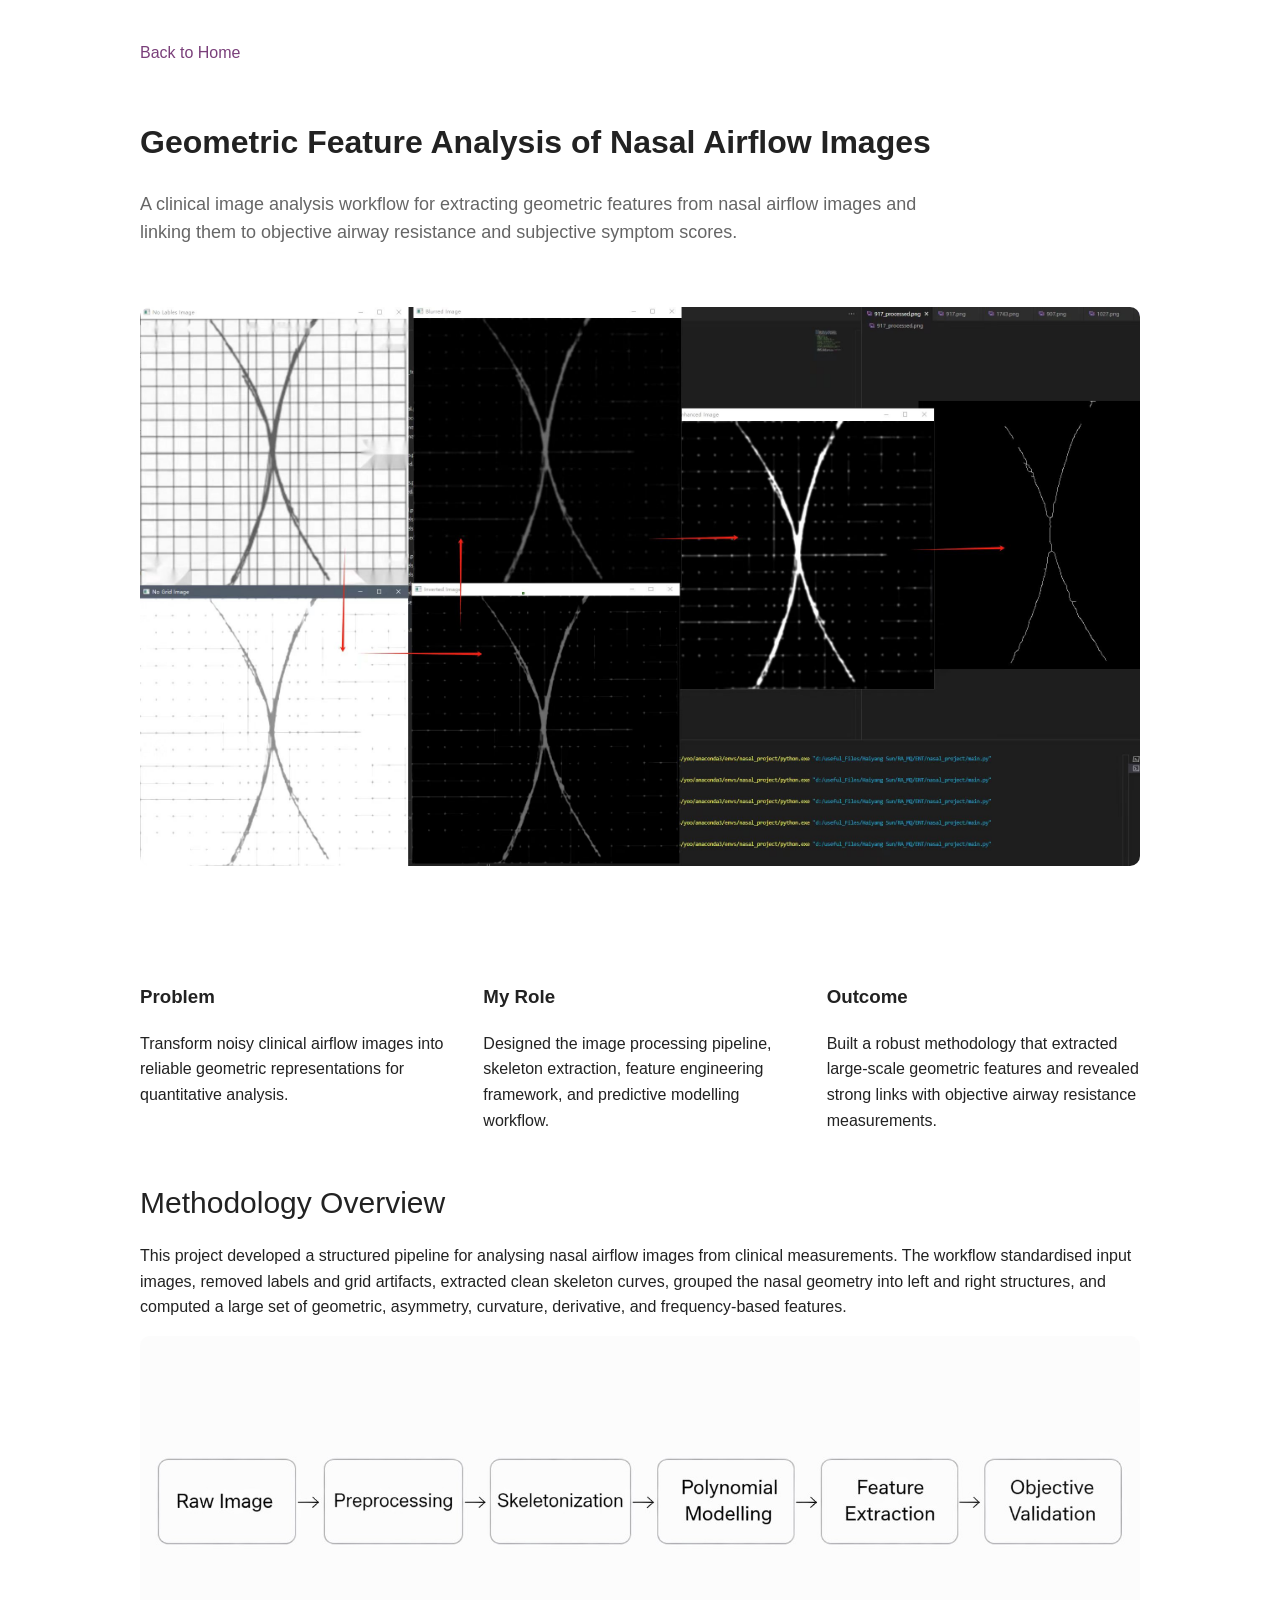
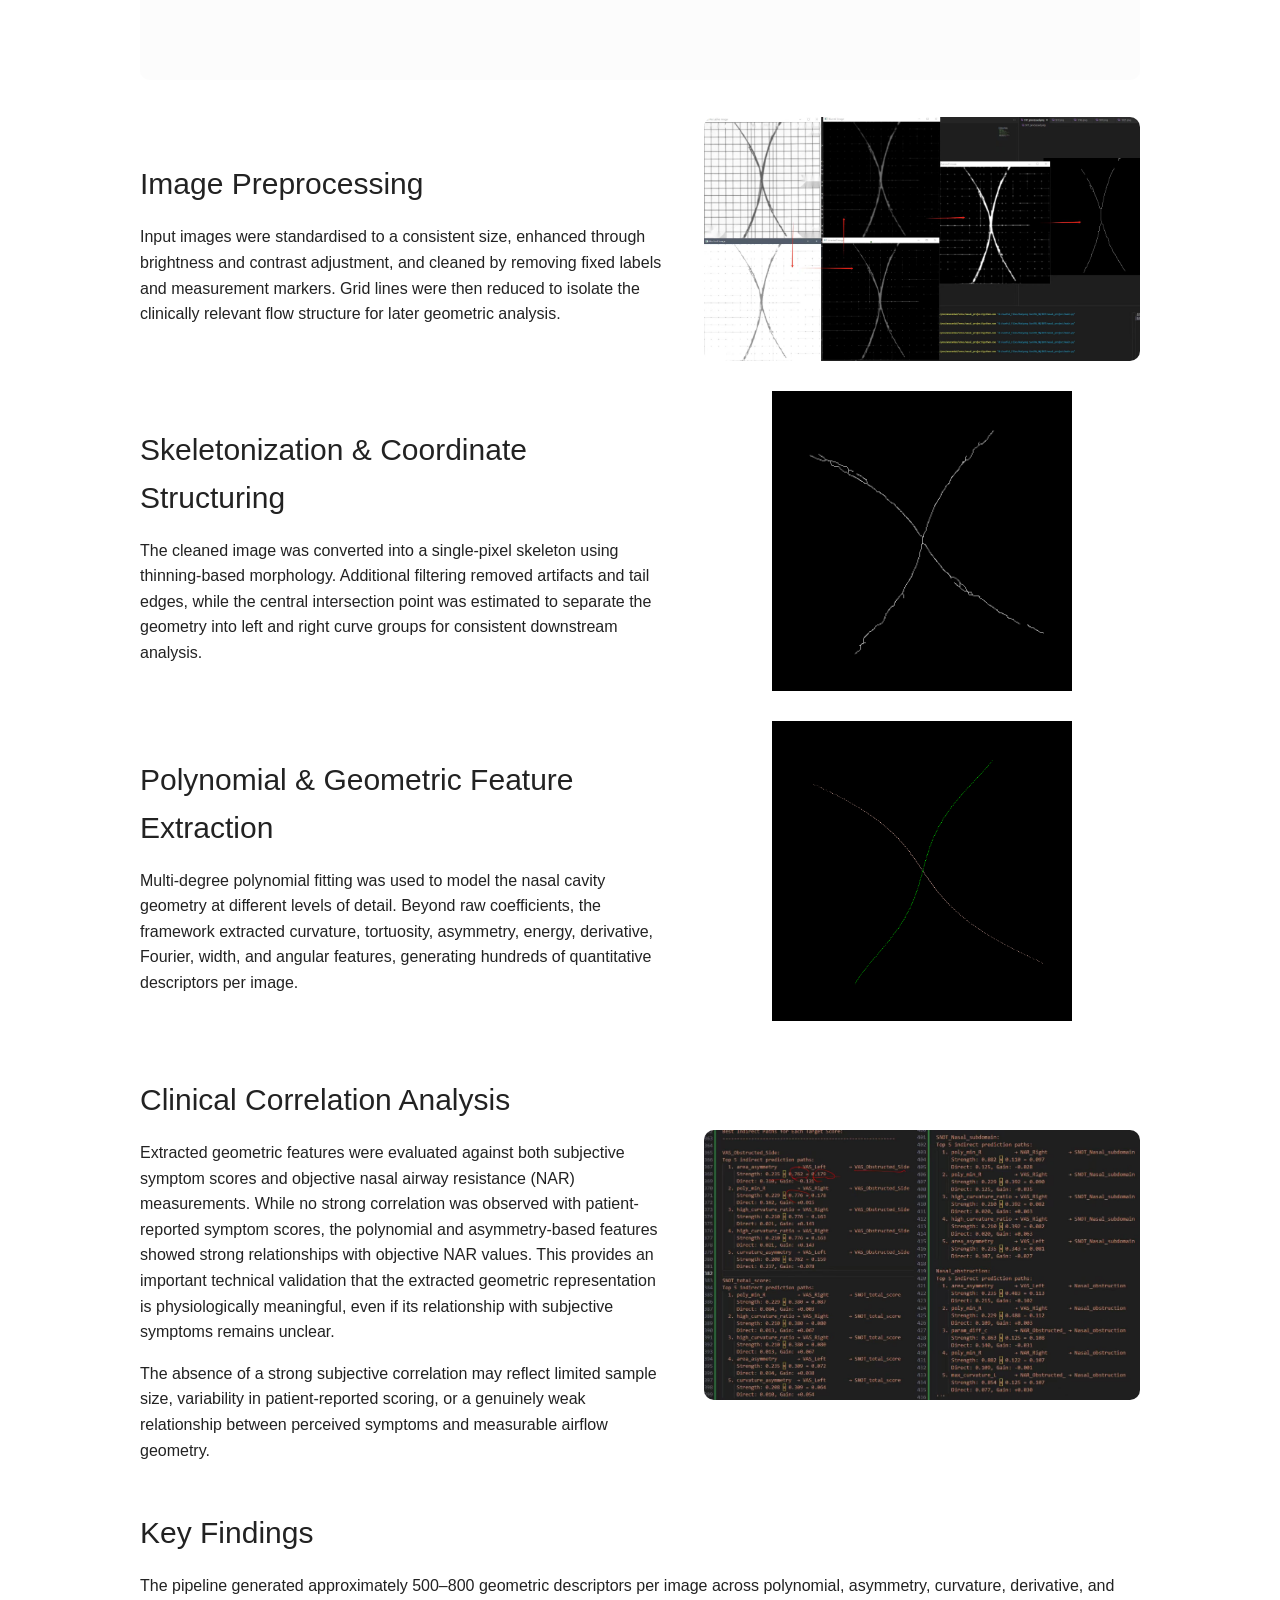
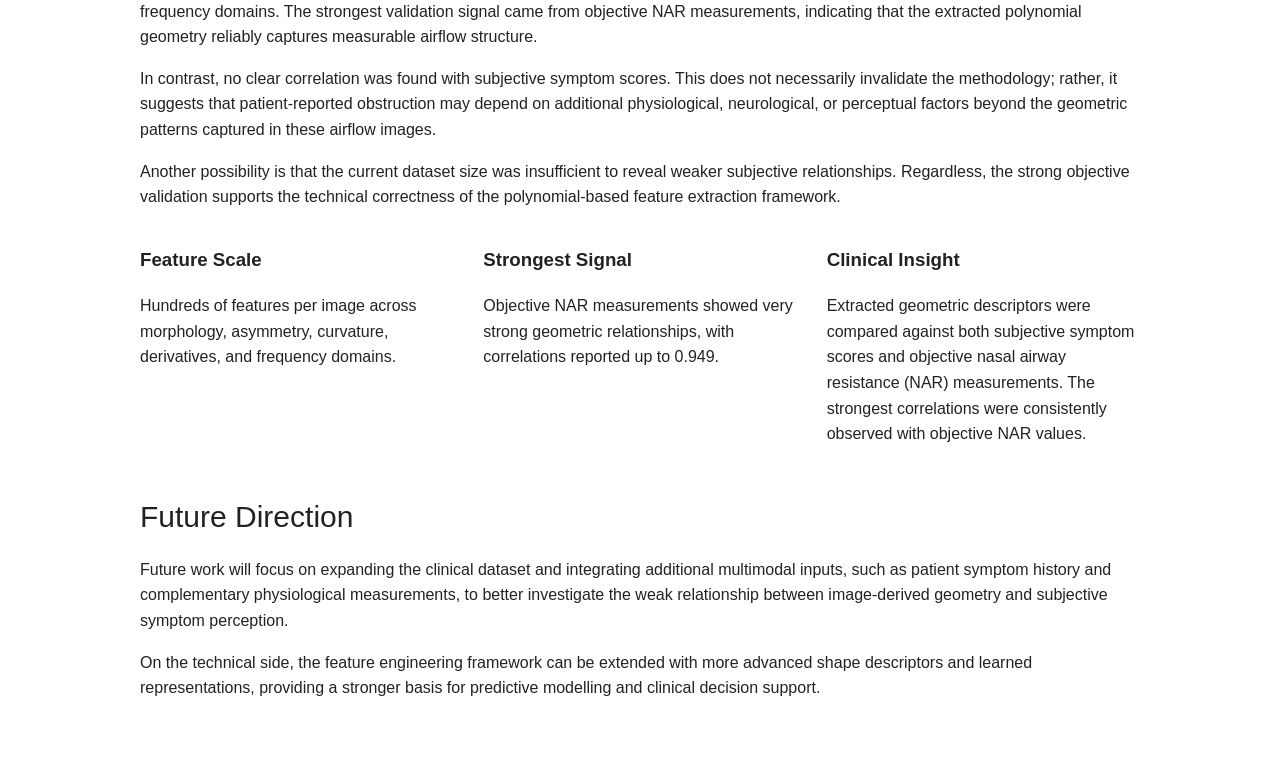
==== projects/airflow.html @ cb41667a "Add files via upload" ====
<!DOCTYPE html>
<html lang="en">
<head>
  <meta charset="UTF-8" />
  <meta name="viewport" content="width=device-width, initial-scale=1.0" />
  <title>Geometric Feature Analysis of Nasal Airflow Images</title>
  <link rel="stylesheet" href="../style.css" />
</head>
<body>
  <main class="container project-page">
    <a href="../index.html" class="back-link">Back to Home</a>

    <h1>Geometric Feature Analysis of Nasal Airflow Images</h1>
    <p class="project-subtitle">
      A clinical image analysis workflow for extracting geometric features from nasal airflow images
      and linking them to objective airway resistance and subjective symptom scores.
    </p>

    <!-- Hero Image -->
    <img src="../images/airflow/hero.jpg" alt="Nasal airflow image" class="hero-project-image" />

    <!-- Quick Overview -->
    <section class="project-section">
      <div class="overview-grid">
        <div>
          <h3>Problem</h3>
          <p>Transform noisy clinical airflow images into reliable geometric representations for quantitative analysis.</p>
        </div>
        <div>
          <h3>My Role</h3>
          <p>Designed the image processing pipeline, skeleton extraction, feature engineering framework, and predictive modelling workflow.</p>
        </div>
        <div>
          <h3>Outcome</h3>
          <p>Built a robust methodology that extracted large-scale geometric features and revealed strong links with objective airway resistance measurements.</p>
        </div>
      </div>
    </section>

    <!-- System Overview -->
    <section class="project-section">
      <h2>Methodology Overview</h2>
      <p>
        This project developed a structured pipeline for analysing nasal airflow images from clinical
        measurements. The workflow standardised input images, removed labels and grid artifacts,
        extracted clean skeleton curves, grouped the nasal geometry into left and right structures,
        and computed a large set of geometric, asymmetry, curvature, derivative, and frequency-based features.
      </p>
      <img src="../images/airflow/workflow.jpg" alt="Methodology overview" class="section-image" />
    </section>

    <!-- Preprocessing -->
    <section class="project-section two-column">
      <div>
        <h2>Image Preprocessing</h2>
        <p>
          Input images were standardised to a consistent size, enhanced through brightness and contrast
          adjustment, and cleaned by removing fixed labels and measurement markers. Grid lines were then
          reduced to isolate the clinically relevant flow structure for later geometric analysis.
        </p>
      </div>
      <img src="../images/airflow/hero.jpg" alt="Preprocessing results" class="side-image" />
    </section>

    <!-- Skeletonization -->
    <section class="project-section two-column">
      <div>
        <h2>Skeletonization & Coordinate Structuring</h2>
        <p>
          The cleaned image was converted into a single-pixel skeleton using thinning-based morphology.
          Additional filtering removed artifacts and tail edges, while the central intersection point was
          estimated to separate the geometry into left and right curve groups for consistent downstream analysis.
        </p>
      </div>
      <img src="../images/airflow/skeleton.jpg" alt="Skeletonized nasal cavity structure" class="side-image airflow-square" />
    </section>

    <!-- Polynomial Features -->
    <section class="project-section two-column">
      <div>
        <h2>Polynomial & Geometric Feature Extraction</h2>
        <p>
          Multi-degree polynomial fitting was used to model the nasal cavity geometry at different levels of detail.
          Beyond raw coefficients, the framework extracted curvature, tortuosity, asymmetry, energy, derivative,
          Fourier, width, and angular features, generating hundreds of quantitative descriptors per image.
        </p>
      </div>
      <img src="../images/airflow/polynomial.jpg" alt="Polynomial fitting examples" class="side-image airflow-square" />
    </section>

    <!-- Correlation Analysis -->
    <section class="project-section two-column">
        <div>
            <h2>Clinical Correlation Analysis</h2>
            <p>
            Extracted geometric features were evaluated against both subjective symptom scores and
            objective nasal airway resistance (NAR) measurements. While no strong correlation was
            observed with patient-reported symptom scores, the polynomial and asymmetry-based features
            showed strong relationships with objective NAR values. This provides an important technical
            validation that the extracted geometric representation is physiologically meaningful, even
            if its relationship with subjective symptoms remains unclear.
            </p>
            <p>
            The absence of a strong subjective correlation may reflect limited sample size,
            variability in patient-reported scoring, or a genuinely weak relationship between
            perceived symptoms and measurable airflow geometry.
            </p>
        </div>
        <img src="../images/airflow/correlation.jpg" alt="Correlation analysis or summary result" class="side-image" />
    </section>

    <!-- Key Findings -->
    <section class="project-section">
        <h2>Key Findings</h2>
            <p>
                The pipeline generated approximately 500–800 geometric descriptors per image across
                polynomial, asymmetry, curvature, derivative, and frequency domains. The strongest
                validation signal came from objective NAR measurements, indicating that the extracted
                polynomial geometry reliably captures measurable airflow structure.
            </p>
            <p>
                In contrast, no clear correlation was found with subjective symptom scores. This does
                not necessarily invalidate the methodology; rather, it suggests that patient-reported
                obstruction may depend on additional physiological, neurological, or perceptual factors
                beyond the geometric patterns captured in these airflow images.
            </p>
            <p>
                Another possibility is that the current dataset size was insufficient to reveal weaker
                subjective relationships. Regardless, the strong objective validation supports the
                technical correctness of the polynomial-based feature extraction framework.
            </p>
      <div class="overview-grid">
        <div>
          <h3>Feature Scale</h3>
          <p>Hundreds of features per image across morphology, asymmetry, curvature, derivatives, and frequency domains.</p>
        </div>
        <div>
          <h3>Strongest Signal</h3>
          <p>Objective NAR measurements showed very strong geometric relationships, with correlations reported up to 0.949.</p>
        </div>
        <div>
          <h3>Clinical Insight</h3>
          <p>Extracted geometric descriptors were compared against both subjective symptom scores
            and objective nasal airway resistance (NAR) measurements. The strongest correlations
            were consistently observed with objective NAR values.</p>
        </div>
      </div>
    </section>

    <!-- Future Direction -->
    <section class="project-section">
        <h2>Future Direction</h2>
        <p>
            Future work will focus on expanding the clinical dataset and integrating additional
            multimodal inputs, such as patient symptom history and complementary physiological
            measurements, to better investigate the weak relationship between image-derived
            geometry and subjective symptom perception.
        </p>
        <p>
            On the technical side, the feature engineering framework can be extended with more
            advanced shape descriptors and learned representations, providing a stronger basis
            for predictive modelling and clinical decision support.
        </p>
    </section>
  </main>
</body>
</html>
---- style.css ----
body {
  margin: 0;
  font-family: Arial, Helvetica, sans-serif;
  color: #222;
  background: #fff;
  line-height: 1.6;
}

.navbar {
  border-bottom: 1px solid #e5e5e5;
  background: #fff;
}

.nav-container {
  max-width: 1000px;
  margin: 0 auto;
  padding: 14px 20px;
  display: flex;
  justify-content: space-between;
  align-items: center;
}

.nav-logo {
  font-weight: 600;
  text-decoration: none;
  color: #222;
  font-size: 18px;
}

.nav-links a {
  margin-left: 18px;
  text-decoration: none;
  color: #666;
  font-size: 15px;
}

.nav-links a:hover {
  color: #000;
}

.container {
  max-width: 1200px;
  margin: 0 auto;
  padding: 40px 32px;
}

.hero {
  display: flex;
  justify-content: space-between;
  align-items: flex-start;
  gap: 48px;
  margin-bottom: 60px;
}

.hero-text {
  flex: 1.5;
}

.hero-text h1 {
  font-size: 52px;
  margin: 0 0 10px;
}

.subtitle {
  color: #7a3f7a;
  font-size: 18px;
  margin-bottom: 20px;
}

.hero-image {
  flex: 1;
  max-width: 280px;
}

.hero-image img {
  width: 100%;
  border-radius: 6px;
  display: block;
  margin-bottom: 10px;
}


.contact-mini {
  font-size: 14px;
  color: #444;
}

.section {
  margin-top: 100px;
  margin-bottom: 50px;
}

.section h2 {
  font-size: 28px;
  font-weight: 500;
  margin-bottom: 24px;
}

.project-list {
  display: grid;
  gap: 18px;
}

.project-item h3 {
  margin: 0 0 6px;
  font-size: 20px;
}

.project-item p {
  margin: 0;
  color: #555;
}

.simple-list {
  padding-left: 18px;
  color: #444;
}

@media (max-width: 800px) {
  .hero {
    flex-direction: column;
  }

  .hero-image {
    max-width: 100%;
  }

  .hero-text h1 {
    font-size: 40px;
  }
}

.project-grid {
  display: grid;
  grid-template-columns: repeat(4, 1fr);
  gap: 24px;
}

@media (max-width: 1000px) {
  .project-grid {
    grid-template-columns: repeat(2, 1fr);
  }
}

.project-card {
  text-decoration: none;
  color: inherit;
  border: 1px solid #e5e5e5;
  border-radius: 10px;
  overflow: hidden;
  transition: transform 0.2s ease, box-shadow 0.2s ease;
  background: white;
}

.project-card:hover {
  transform: translateY(-4px);
  box-shadow: 0 6px 18px rgba(0, 0, 0, 0.08);
}

.project-card img {
  width: 100%;
  height: 220px;
  object-fit: cover;
  display: block;
}

.project-card h3 {
  margin: 0;
  padding: 16px;
  font-size: 18px;
  font-weight: 500;
  line-height: 1.5;
}

.back-link {
  display: inline-block;
  margin-bottom: 24px;
  text-decoration: none;
  color: #7a3f7a;
  font-size: 16px;
}

.back-link:hover {
  text-decoration: underline;
}

.footer-contact {
  margin-top: 170px;
  padding: 40px 0 20px;
  text-align: center;
  font-size: 14px;
  color: #666;
  border-top: 1px solid #e5e5e5;
}

.footer-contact p {
  margin: 6px 0;
}

.project-page {
  max-width: 1000px;
}

.project-subtitle {
  font-size: 18px;
  color: #666;
  margin-bottom: 30px;
  max-width: 800px;
}

.hero-project-image {
  width: 100%;
  border-radius: 10px;
  margin: 30px 0 60px;
}

.project-section {
  margin: 30px 0;
}

.project-section h2 {
  font-size: 30px;
  margin-bottom: 16px;
  font-weight: 400;
}

.overview-grid {
  display: grid;
  grid-template-columns: repeat(3, 1fr);
  gap: 30px;
}

.two-column {
  display: grid;
  grid-template-columns: 1.2fr 1fr;
  gap: 40px;
  align-items: center;
}

.side-image,
.section-image {
  width: 100%;
  border-radius: 10px;
}

.mapping-image {
  max-height: 360px;
  object-fit: contain;
}

.back-link {
  display: inline-block;
  margin-bottom: 30px;
  text-decoration: none;
  color: #7a3f7a;
  font-size: 16px;
}

.back-link:hover {
  text-decoration: underline;
}

.result-grid-3 {
  display: grid;
  grid-template-columns: repeat(3, 1fr);
  gap: 20px;
  margin-top: 30px;
  align-items: start;
}

.result-chart {
  width: 100%;
  max-height: 400px;
  object-fit: contain;
  border-radius: 18px;
}

.airflow-square {
  max-width: 420px;
  max-height: 300px;
  object-fit: contain;
  justify-self: center;
}

.warman-track {
  max-width: 60%;
  display: block;
  margin: 16px auto 0;
  border-radius: 10px;
}

.gif-compare-grid {
  display: grid;
  grid-template-columns: 1fr 1fr;
  gap: 24px;
  margin-top: 24px;
  align-items: start;
}

.gif-compare-grid img {
  width: 100%;
  border-radius: 10px;
}

.image-caption {
  margin-top: 10px;
  font-size: 13px;
  color: #666;
  text-align: center;
}
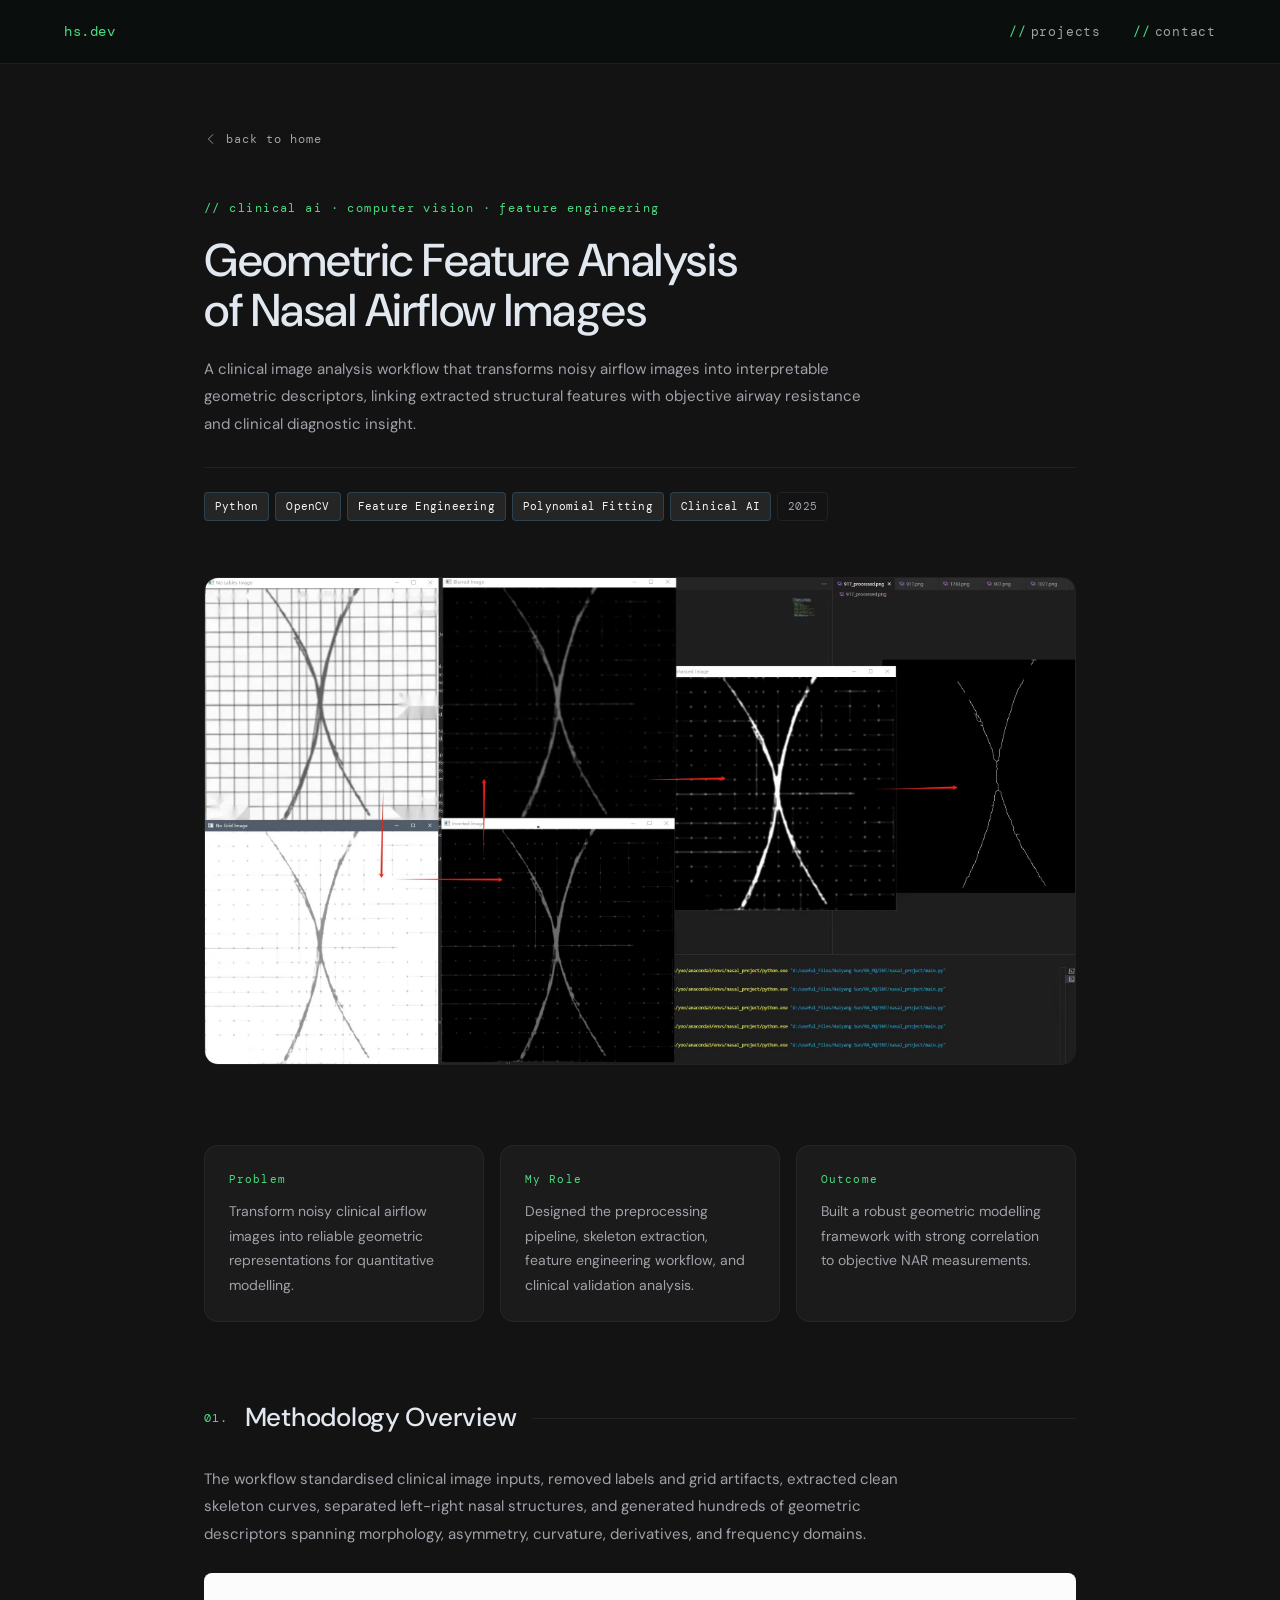
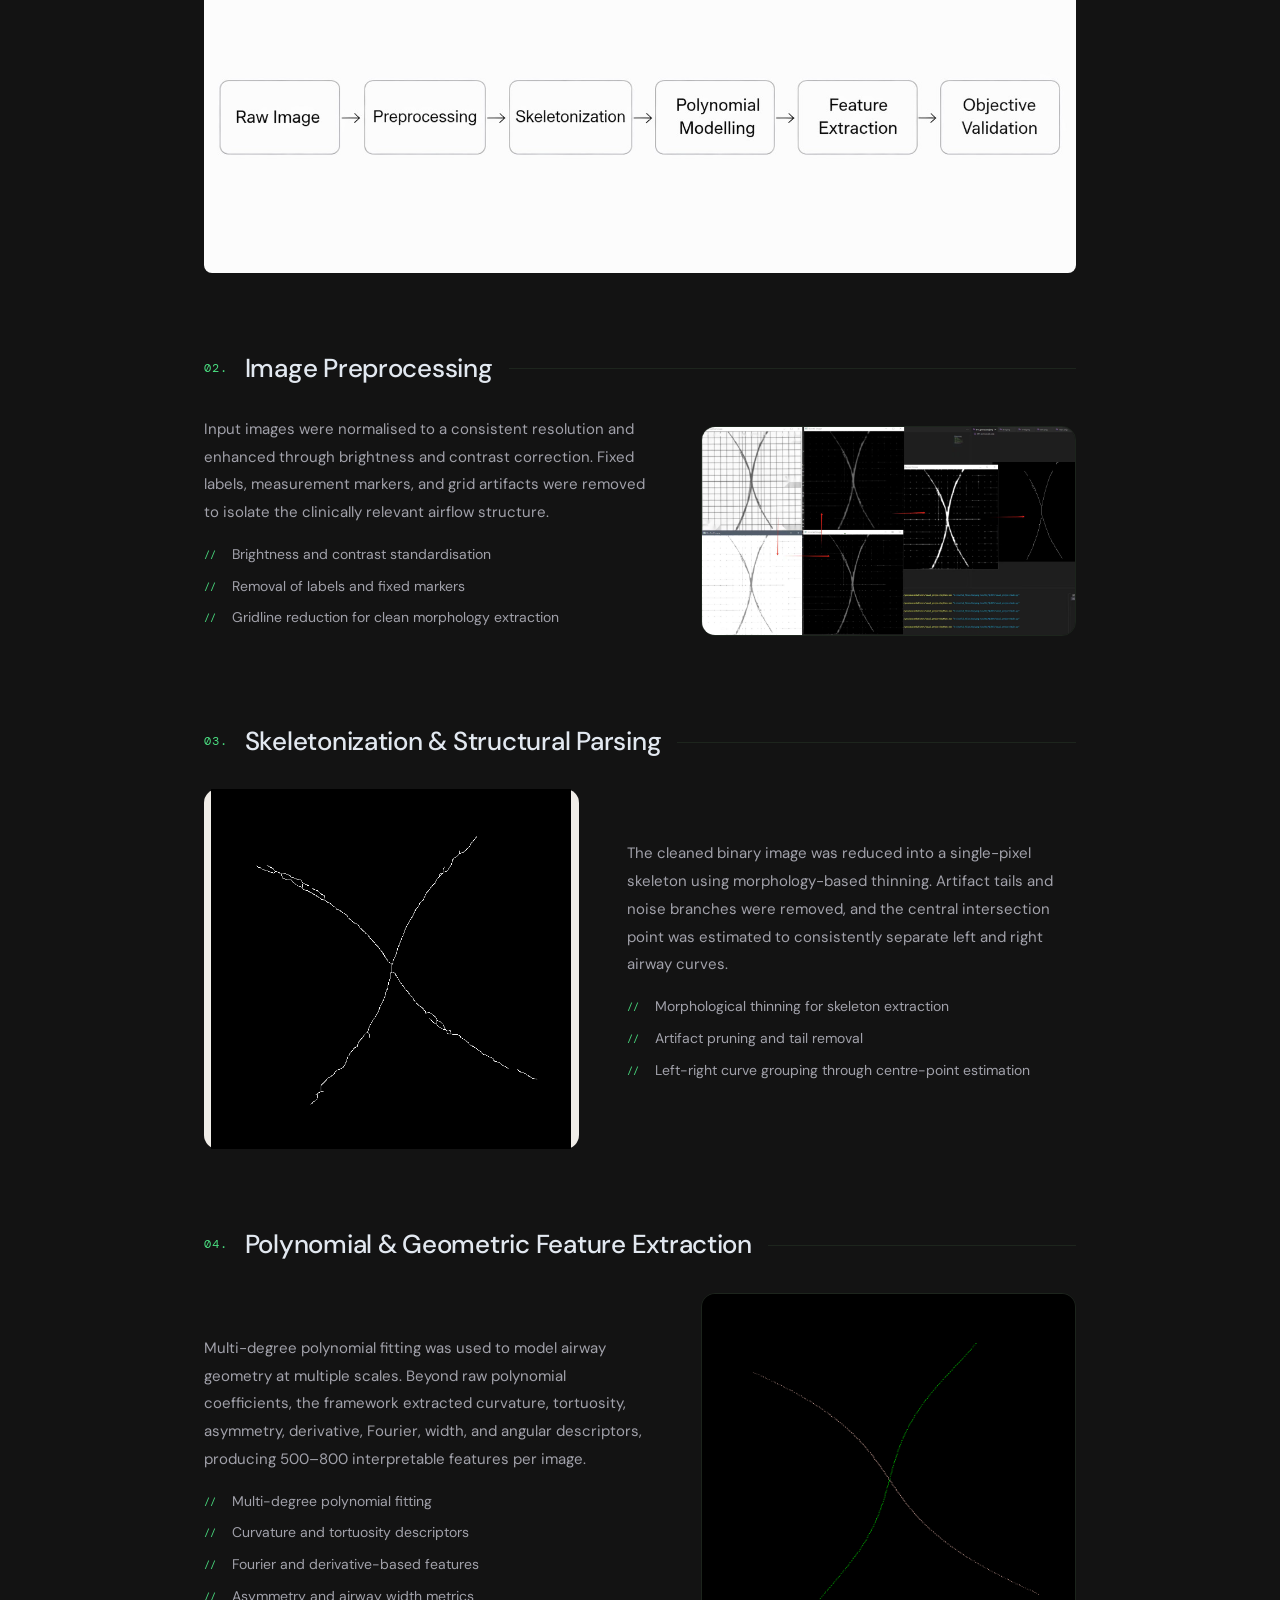
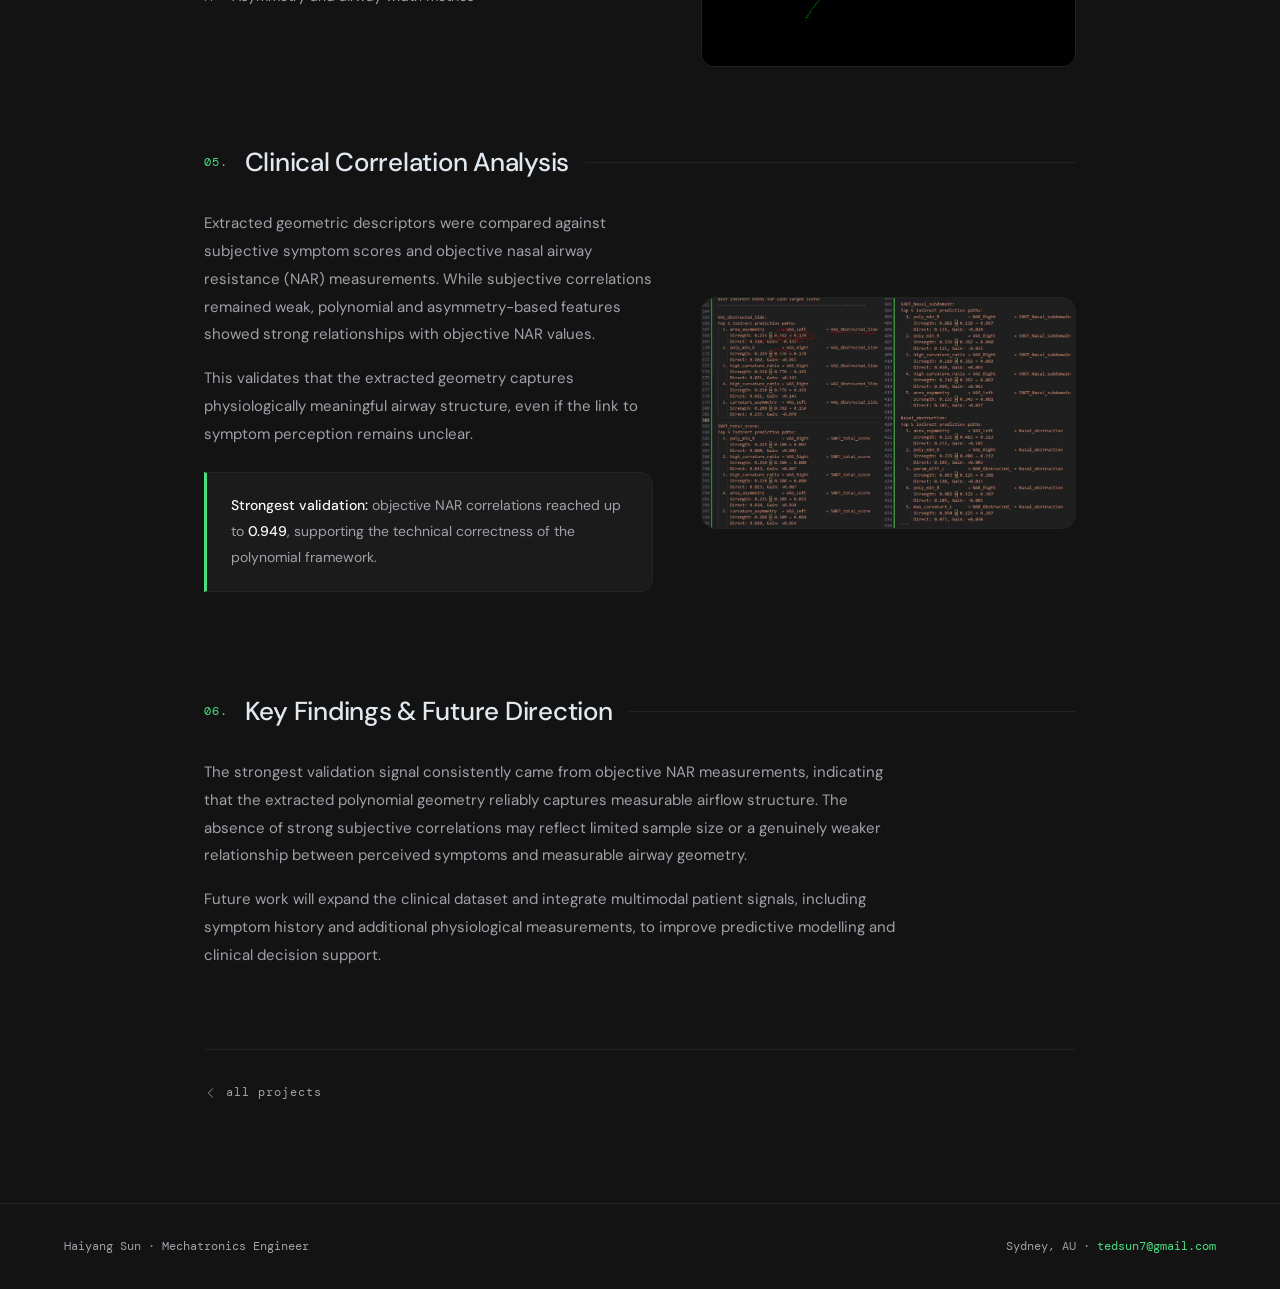
==== commit 5bc77b9d: "ver3" ====
--- a/projects/airflow.html
+++ b/projects/airflow.html
@@ -3,165 +3,239 @@
 <head>
   <meta charset="UTF-8" />
   <meta name="viewport" content="width=device-width, initial-scale=1.0" />
-  <title>Geometric Feature Analysis of Nasal Airflow Images</title>
-  <link rel="stylesheet" href="../style.css" />
+  <title>Geometric Feature Analysis of Nasal Airflow Images — Haiyang Sun</title>
+  <link rel="icon" href="data:image/svg+xml,<svg xmlns='http://www.w3.org/2000/svg' viewBox='0 0 100 100'><rect width='100' height='100' rx='16' fill='%230f2027'/><text y='.9em' font-size='62' x='12' font-family='Georgia,serif' fill='%234ade80'>H</text></svg>">
+  <link rel="stylesheet" href="project.css" />
 </head>
 <body>
-  <main class="container project-page">
-    <a href="../index.html" class="back-link">Back to Home</a>
-
-    <h1>Geometric Feature Analysis of Nasal Airflow Images</h1>
-    <p class="project-subtitle">
-      A clinical image analysis workflow for extracting geometric features from nasal airflow images
-      and linking them to objective airway resistance and subjective symptom scores.
+
+<!-- NAV -->
+<nav>
+  <a href="../index.html" class="nav-logo">hs.dev</a>
+  <ul class="nav-links">
+    <li><a href="../index.html#projects"><span>//</span>projects</a></li>
+    <li><a href="../index.html#contact"><span>//</span>contact</a></li>
+  </ul>
+</nav>
+
+<main class="project-page">
+
+  <!-- BACK -->
+  <a href="../index.html" class="back-link">
+    <svg viewBox="0 0 16 16"><path d="M10 3L5 8l5 5" stroke-linecap="round" stroke-linejoin="round"/></svg>
+    back to home
+  </a>
+
+  <!-- HEADER -->
+  <header class="reveal">
+    <div class="project-eyebrow">// clinical ai · computer vision · feature engineering</div>
+    <div class="project-header">
+      <h1>Geometric Feature Analysis<br><em>of Nasal Airflow Images</em></h1>
+      <p class="project-subtitle">
+        A clinical image analysis workflow that transforms noisy airflow images into interpretable
+        geometric descriptors, linking extracted structural features with objective airway resistance
+        and clinical diagnostic insight.
+      </p>
+    </div>
+    <div class="project-meta">
+      <span class="meta-tag">Python</span>
+      <span class="meta-tag">OpenCV</span>
+      <span class="meta-tag">Feature Engineering</span>
+      <span class="meta-tag">Polynomial Fitting</span>
+      <span class="meta-tag">Clinical AI</span>
+      <span class="meta-tag date">2025</span>
+    </div>
+  </header>
+
+  <!-- HERO IMAGE -->
+  <img src="../images/airflow/hero.jpg" alt="Nasal airflow image" class="hero-project-image reveal" />
+
+  <!-- OVERVIEW -->
+  <div class="overview-grid">
+    <div class="overview-card reveal">
+      <h3>Problem</h3>
+      <p>Transform noisy clinical airflow images into reliable geometric representations for quantitative modelling.</p>
+    </div>
+    <div class="overview-card reveal">
+      <h3>My Role</h3>
+      <p>Designed the preprocessing pipeline, skeleton extraction, feature engineering workflow, and clinical validation analysis.</p>
+    </div>
+    <div class="overview-card reveal">
+      <h3>Outcome</h3>
+      <p>Built a robust geometric modelling framework with strong correlation to objective NAR measurements.</p>
+    </div>
+  </div>
+
+  <!-- METHODOLOGY -->
+  <section class="project-section reveal">
+    <div class="project-section-header">
+      <span class="section-num">01.</span>
+      <h2>Methodology Overview</h2>
+      <div class="section-line"></div>
+    </div>
+    <p>
+      The workflow standardised clinical image inputs, removed labels and grid artifacts,
+      extracted clean skeleton curves, separated left-right nasal structures, and generated
+      hundreds of geometric descriptors spanning morphology, asymmetry, curvature,
+      derivatives, and frequency domains.
     </p>
-
-    <!-- Hero Image -->
-    <img src="../images/airflow/hero.jpg" alt="Nasal airflow image" class="hero-project-image" />
-
-    <!-- Quick Overview -->
-    <section class="project-section">
-      <div class="overview-grid">
-        <div>
-          <h3>Problem</h3>
-          <p>Transform noisy clinical airflow images into reliable geometric representations for quantitative analysis.</p>
+    <div class="diagram-card">
+      <img src="../images/airflow/workflow.jpg" alt="Methodology workflow diagram" />
+    </div>
+  </section>
+
+  <!-- PREPROCESSING -->
+  <section class="project-section reveal">
+    <div class="project-section-header">
+      <span class="section-num">02.</span>
+      <h2>Image Preprocessing</h2>
+      <div class="section-line"></div>
+    </div>
+    <div class="two-column">
+      <div>
+        <p>
+          Input images were normalised to a consistent resolution and enhanced through brightness
+          and contrast correction. Fixed labels, measurement markers, and grid artifacts were
+          removed to isolate the clinically relevant airflow structure.
+        </p>
+        <ul class="project-list">
+          <li>Brightness and contrast standardisation</li>
+          <li>Removal of labels and fixed markers</li>
+          <li>Gridline reduction for clean morphology extraction</li>
+        </ul>
+      </div>
+      <img src="../images/airflow/hero.jpg" alt="Preprocessing result" class="side-image" />
+    </div>
+  </section>
+
+  <!-- SKELETON -->
+  <section class="project-section reveal">
+    <div class="project-section-header">
+      <span class="section-num">03.</span>
+      <h2>Skeletonization & Structural Parsing</h2>
+      <div class="section-line"></div>
+    </div>
+    <div class="two-column flip">
+      <div>
+        <p>
+          The cleaned binary image was reduced into a single-pixel skeleton using morphology-based
+          thinning. Artifact tails and noise branches were removed, and the central intersection point
+          was estimated to consistently separate left and right airway curves.
+        </p>
+        <ul class="project-list">
+          <li>Morphological thinning for skeleton extraction</li>
+          <li>Artifact pruning and tail removal</li>
+          <li>Left-right curve grouping through centre-point estimation</li>
+        </ul>
+      </div>
+      <div class="diagram-card inline tall">
+        <img src="../images/airflow/skeleton.jpg" alt="Skeletonized nasal airflow structure" />
+      </div>
+    </div>
+  </section>
+
+  <!-- FEATURE EXTRACTION -->
+  <section class="project-section reveal">
+    <div class="project-section-header">
+      <span class="section-num">04.</span>
+      <h2>Polynomial & Geometric Feature Extraction</h2>
+      <div class="section-line"></div>
+    </div>
+    <div class="two-column">
+      <div>
+        <p>
+          Multi-degree polynomial fitting was used to model airway geometry at multiple scales.
+          Beyond raw polynomial coefficients, the framework extracted curvature, tortuosity,
+          asymmetry, derivative, Fourier, width, and angular descriptors, producing 500–800
+          interpretable features per image.
+        </p>
+        <ul class="project-list">
+          <li>Multi-degree polynomial fitting</li>
+          <li>Curvature and tortuosity descriptors</li>
+          <li>Fourier and derivative-based features</li>
+          <li>Asymmetry and airway width metrics</li>
+        </ul>
+      </div>
+      <img src="../images/airflow/polynomial.jpg" alt="Polynomial fitting examples" class="side-image" />
+    </div>
+  </section>
+
+  <!-- CLINICAL CORRELATION -->
+  <section class="project-section reveal">
+    <div class="project-section-header">
+      <span class="section-num">05.</span>
+      <h2>Clinical Correlation Analysis</h2>
+      <div class="section-line"></div>
+    </div>
+    <div class="two-column">
+      <div>
+        <p>
+          Extracted geometric descriptors were compared against subjective symptom scores and
+          objective nasal airway resistance (NAR) measurements. While subjective correlations
+          remained weak, polynomial and asymmetry-based features showed strong relationships
+          with objective NAR values.
+        </p>
+        <p>
+          This validates that the extracted geometry captures physiologically meaningful airway
+          structure, even if the link to symptom perception remains unclear.
+        </p>
+        <div class="highlight-box">
+          <p><strong>Strongest validation:</strong> objective NAR correlations reached up to <strong>0.949</strong>, supporting the technical correctness of the polynomial framework.</p>
         </div>
-        <div>
-          <h3>My Role</h3>
-          <p>Designed the image processing pipeline, skeleton extraction, feature engineering framework, and predictive modelling workflow.</p>
-        </div>
-        <div>
-          <h3>Outcome</h3>
-          <p>Built a robust methodology that extracted large-scale geometric features and revealed strong links with objective airway resistance measurements.</p>
-        </div>
-      </div>
-    </section>
-
-    <!-- System Overview -->
-    <section class="project-section">
-      <h2>Methodology Overview</h2>
-      <p>
-        This project developed a structured pipeline for analysing nasal airflow images from clinical
-        measurements. The workflow standardised input images, removed labels and grid artifacts,
-        extracted clean skeleton curves, grouped the nasal geometry into left and right structures,
-        and computed a large set of geometric, asymmetry, curvature, derivative, and frequency-based features.
-      </p>
-      <img src="../images/airflow/workflow.jpg" alt="Methodology overview" class="section-image" />
-    </section>
-
-    <!-- Preprocessing -->
-    <section class="project-section two-column">
-      <div>
-        <h2>Image Preprocessing</h2>
-        <p>
-          Input images were standardised to a consistent size, enhanced through brightness and contrast
-          adjustment, and cleaned by removing fixed labels and measurement markers. Grid lines were then
-          reduced to isolate the clinically relevant flow structure for later geometric analysis.
-        </p>
-      </div>
-      <img src="../images/airflow/hero.jpg" alt="Preprocessing results" class="side-image" />
-    </section>
-
-    <!-- Skeletonization -->
-    <section class="project-section two-column">
-      <div>
-        <h2>Skeletonization & Coordinate Structuring</h2>
-        <p>
-          The cleaned image was converted into a single-pixel skeleton using thinning-based morphology.
-          Additional filtering removed artifacts and tail edges, while the central intersection point was
-          estimated to separate the geometry into left and right curve groups for consistent downstream analysis.
-        </p>
-      </div>
-      <img src="../images/airflow/skeleton.jpg" alt="Skeletonized nasal cavity structure" class="side-image airflow-square" />
-    </section>
-
-    <!-- Polynomial Features -->
-    <section class="project-section two-column">
-      <div>
-        <h2>Polynomial & Geometric Feature Extraction</h2>
-        <p>
-          Multi-degree polynomial fitting was used to model the nasal cavity geometry at different levels of detail.
-          Beyond raw coefficients, the framework extracted curvature, tortuosity, asymmetry, energy, derivative,
-          Fourier, width, and angular features, generating hundreds of quantitative descriptors per image.
-        </p>
-      </div>
-      <img src="../images/airflow/polynomial.jpg" alt="Polynomial fitting examples" class="side-image airflow-square" />
-    </section>
-
-    <!-- Correlation Analysis -->
-    <section class="project-section two-column">
-        <div>
-            <h2>Clinical Correlation Analysis</h2>
-            <p>
-            Extracted geometric features were evaluated against both subjective symptom scores and
-            objective nasal airway resistance (NAR) measurements. While no strong correlation was
-            observed with patient-reported symptom scores, the polynomial and asymmetry-based features
-            showed strong relationships with objective NAR values. This provides an important technical
-            validation that the extracted geometric representation is physiologically meaningful, even
-            if its relationship with subjective symptoms remains unclear.
-            </p>
-            <p>
-            The absence of a strong subjective correlation may reflect limited sample size,
-            variability in patient-reported scoring, or a genuinely weak relationship between
-            perceived symptoms and measurable airflow geometry.
-            </p>
-        </div>
-        <img src="../images/airflow/correlation.jpg" alt="Correlation analysis or summary result" class="side-image" />
-    </section>
-
-    <!-- Key Findings -->
-    <section class="project-section">
-        <h2>Key Findings</h2>
-            <p>
-                The pipeline generated approximately 500–800 geometric descriptors per image across
-                polynomial, asymmetry, curvature, derivative, and frequency domains. The strongest
-                validation signal came from objective NAR measurements, indicating that the extracted
-                polynomial geometry reliably captures measurable airflow structure.
-            </p>
-            <p>
-                In contrast, no clear correlation was found with subjective symptom scores. This does
-                not necessarily invalidate the methodology; rather, it suggests that patient-reported
-                obstruction may depend on additional physiological, neurological, or perceptual factors
-                beyond the geometric patterns captured in these airflow images.
-            </p>
-            <p>
-                Another possibility is that the current dataset size was insufficient to reveal weaker
-                subjective relationships. Regardless, the strong objective validation supports the
-                technical correctness of the polynomial-based feature extraction framework.
-            </p>
-      <div class="overview-grid">
-        <div>
-          <h3>Feature Scale</h3>
-          <p>Hundreds of features per image across morphology, asymmetry, curvature, derivatives, and frequency domains.</p>
-        </div>
-        <div>
-          <h3>Strongest Signal</h3>
-          <p>Objective NAR measurements showed very strong geometric relationships, with correlations reported up to 0.949.</p>
-        </div>
-        <div>
-          <h3>Clinical Insight</h3>
-          <p>Extracted geometric descriptors were compared against both subjective symptom scores
-            and objective nasal airway resistance (NAR) measurements. The strongest correlations
-            were consistently observed with objective NAR values.</p>
-        </div>
-      </div>
-    </section>
-
-    <!-- Future Direction -->
-    <section class="project-section">
-        <h2>Future Direction</h2>
-        <p>
-            Future work will focus on expanding the clinical dataset and integrating additional
-            multimodal inputs, such as patient symptom history and complementary physiological
-            measurements, to better investigate the weak relationship between image-derived
-            geometry and subjective symptom perception.
-        </p>
-        <p>
-            On the technical side, the feature engineering framework can be extended with more
-            advanced shape descriptors and learned representations, providing a stronger basis
-            for predictive modelling and clinical decision support.
-        </p>
-    </section>
-  </main>
+      </div>
+      <img src="../images/airflow/correlation.jpg" alt="Correlation analysis" class="side-image" />
+    </div>
+  </section>
+
+  <!-- KEY FINDINGS -->
+  <section class="project-section reveal">
+    <div class="project-section-header">
+      <span class="section-num">06.</span>
+      <h2>Key Findings & Future Direction</h2>
+      <div class="section-line"></div>
+    </div>
+    <p>
+      The strongest validation signal consistently came from objective NAR measurements,
+      indicating that the extracted polynomial geometry reliably captures measurable airflow structure.
+      The absence of strong subjective correlations may reflect limited sample size or a genuinely
+      weaker relationship between perceived symptoms and measurable airway geometry.
+    </p>
+    <p>
+      Future work will expand the clinical dataset and integrate multimodal patient signals,
+      including symptom history and additional physiological measurements, to improve predictive modelling
+      and clinical decision support.
+    </p>
+  </section>
+
+  <!-- FOOTER NAV -->
+  <div class="project-footer">
+    <a href="../index.html" class="back-proj">
+      <svg viewBox="0 0 16 16"><path d="M10 3L5 8l5 5" stroke-linecap="round" stroke-linejoin="round"/></svg>
+      all projects
+    </a>
+    <!-- <a href="mario.html" class="next-proj">
+      Super Mario RL
+      <svg viewBox="0 0 16 16"><path d="M6 3l5 5-5 5" stroke-linecap="round" stroke-linejoin="round"/></svg>
+    </a> -->
+  </div>
+
+</main>
+
+<!-- FOOTER -->
+<footer class="page-footer">
+  <span>Haiyang Sun · Mechatronics Engineer</span>
+  <span>Sydney, AU · <a href="mailto:tedsun7@gmail.com">tedsun7@gmail.com</a></span>
+</footer>
+
+<script>
+  const els = document.querySelectorAll('.reveal');
+  const io = new IntersectionObserver((entries) => {
+    entries.forEach(e => {
+      if (e.isIntersecting) { e.target.classList.add('visible'); io.unobserve(e.target); }
+    });
+  }, { threshold: 0.12 });
+  els.forEach(el => io.observe(el));
+</script>
+
 </body>
 </html>
--- a/projects/project.css
+++ b/projects/project.css
@@ -0,0 +1,430 @@
+/* ============================================================
+   project.css  —  shared stylesheet for all project pages
+   Design tokens mirror index.html exactly:
+     fonts  : DM Serif Display · DM Mono · DM Sans
+     accent : #4ade80
+     bg     : #131313 / #1b1b1b / #252525
+     scroll reveal class .reveal / .reveal.visible
+   ============================================================ */
+
+@import url('https://fonts.googleapis.com/css2?family=DM+Serif+Display:ital@0;1&family=DM+Mono:wght@400;500&family=DM+Sans:wght@300;400;500&display=swap');
+
+*, *::before, *::after { box-sizing: border-box; margin: 0; padding: 0; }
+
+:root {
+  --bg:         #131313;
+  --bg2:        #1b1b1b;
+  --bg3:        #252525;
+  --accent:     #4ade80;
+  --accent2:    #f8fafc;
+  --text:       #fafafa;
+  --muted:      #a1a1aa;
+  --border:     rgba(44, 63, 45, 0.397);
+  --card-bg:    #1b1b1b;
+  --radius:     14px;
+  --mono:       'DM Mono', monospace;
+  --serif:      'DM Serif Display', serif;
+  --sans:       'DM Sans', sans-serif;
+  --diagram-bg: #f0ede8;   /* warm off-white for white-bg diagram cards */
+}
+
+html { scroll-behavior: smooth; }
+
+body {
+  background: var(--bg);
+  color: var(--text);
+  font-family: var(--sans);
+  font-size: 15px;
+  line-height: 1.75;
+  overflow-x: hidden;
+}
+
+a { color: inherit; text-decoration: none; }
+
+/* ── NAV ── */
+nav {
+  position: sticky; top: 0; z-index: 100;
+  display: flex; align-items: center; justify-content: space-between;
+  padding: 0 5vw;
+  height: 64px;
+  background: rgba(10,15,13,0.88);
+  backdrop-filter: blur(12px);
+  -webkit-backdrop-filter: blur(12px);
+  border-bottom: 0.5px solid var(--border);
+}
+.nav-logo {
+  font-family: var(--mono);
+  font-size: 14px;
+  color: var(--accent);
+  letter-spacing: .04em;
+}
+.nav-links { display: flex; gap: 32px; list-style: none; }
+.nav-links a {
+  font-family: var(--mono);
+  font-size: 13px;
+  color: var(--muted);
+  letter-spacing: .06em;
+  transition: color .2s;
+}
+.nav-links a:hover { color: var(--accent); }
+.nav-links a span { color: var(--accent); margin-right: 4px; }
+
+/* ── PAGE WRAPPER ── */
+.project-page {
+  max-width: 1000px;
+  margin: 0 auto;
+  padding: 64px 5vw 100px;
+}
+
+/* ── BACK LINK ── */
+.back-link {
+  display: inline-flex; align-items: center; gap: 8px;
+  font-family: var(--mono);
+  font-size: 12px;
+  letter-spacing: .08em;
+  color: var(--muted);
+  margin-bottom: 48px;
+  transition: color .2s;
+}
+.back-link svg {
+  width: 14px; height: 14px;
+  stroke: currentColor; fill: none;
+  transition: transform .2s;
+}
+.back-link:hover { color: var(--accent); }
+.back-link:hover svg { transform: translateX(-3px); }
+
+/* ── PROJECT HEADER ── */
+.project-eyebrow {
+  font-family: var(--mono);
+  font-size: 12px;
+  color: var(--accent);
+  letter-spacing: .12em;
+  margin-bottom: 16px;
+}
+
+.project-header h1 {
+  font-family: var(--sans);
+  font-size: clamp(28px, 4vw, 46px);
+  font-weight: 500;
+  line-height: 1.1;
+  color: #e2e8f0;
+  margin-bottom: 20px;
+  letter-spacing: -.01em;
+}
+.project-header h1 em { font-style: normal; color: #e2e8f0; }
+
+.project-subtitle {
+  font-size: 15px;
+  color: var(--muted);
+  max-width: 680px;
+  line-height: 1.85;
+  margin-bottom: 28px;
+}
+
+/* ── META TAGS ── */
+.project-meta {
+  display: flex; flex-wrap: wrap; gap: 6px;
+  padding-top: 24px;
+  border-top: 0.5px solid var(--border);
+  margin-bottom: 56px;
+}
+.meta-tag {
+  font-family: var(--mono);
+  font-size: 11px;
+  padding: 4px 10px;
+  border-radius: 4px;
+  background: var(--bg3);
+  border: 0.5px solid rgba(72,180,247,0.2);
+  color: var(--accent2);
+  letter-spacing: .02em;
+}
+.meta-tag.date {
+  background: transparent;
+  border-color: var(--border);
+  color: var(--muted);
+}
+
+/* ── HERO IMAGE ── */
+.hero-project-image {
+  width: 100%;
+  border-radius: var(--radius);
+  display: block;
+  border: 0.5px solid var(--border);
+  margin-bottom: 80px;
+}
+
+/* ── OVERVIEW CARDS ── */
+.overview-grid {
+  display: grid;
+  grid-template-columns: repeat(3, 1fr);
+  gap: 16px;
+  margin-bottom: 80px;
+}
+.overview-card {
+  background: var(--card-bg);
+  border: 0.5px solid var(--border);
+  border-radius: var(--radius);
+  padding: 24px;
+  transition: border-color .2s;
+}
+.overview-card:hover { border-color: rgba(74,222,128,.25); }
+.overview-card h3 {
+  font-family: var(--mono);
+  font-size: 11px;
+  color: var(--accent);
+  letter-spacing: .1em;
+  margin-bottom: 10px;
+  font-weight: 400;
+}
+.overview-card p {
+  font-size: 14px;
+  color: var(--muted);
+  line-height: 1.75;
+}
+
+/* ── SECTION ── */
+.project-section { margin-bottom: 80px; }
+
+.project-section-header {
+  display: flex; align-items: center; gap: 16px;
+  margin-bottom: 32px;
+}
+.section-num {
+  font-family: var(--mono);
+  font-size: 12px;
+  color: var(--accent);
+  letter-spacing: .1em;
+}
+.project-section h2 {
+  font-family: var(--sans);
+  font-size: clamp(18px, 2.2vw, 26px);
+  font-weight: 500;
+  color: #e2e8f0;
+  line-height: 1.2;
+  letter-spacing: -.01em;
+}
+.section-line {
+  flex: 1; height: 0.5px;
+  background: var(--border);
+}
+
+.project-section p {
+  font-size: 15px;
+  color: var(--muted);
+  line-height: 1.85;
+  max-width: 700px;
+  margin-bottom: 16px;
+}
+.project-section p:last-child { margin-bottom: 0; }
+
+/* ── BULLET LIST ── */
+.project-list {
+  list-style: none;
+  margin: 16px 0;
+  display: flex; flex-direction: column; gap: 8px;
+}
+.project-list li {
+  font-size: 14px;
+  color: var(--muted);
+  padding-left: 28px;
+  position: relative;
+  line-height: 1.7;
+}
+.project-list li::before {
+  content: '//';
+  position: absolute; left: 0; top: 3px;
+  font-family: var(--mono);
+  font-size: 10px;
+  color: var(--accent);
+}
+
+/* ── TWO-COLUMN LAYOUT ── */
+.two-column {
+  display: grid;
+  grid-template-columns: 1.2fr 1fr;
+  gap: 48px;
+  align-items: center;
+  margin-top: 24px;
+}
+.two-column.flip { grid-template-columns: 1fr 1.2fr; }
+.two-column.flip > :first-child { order: 2; }
+.two-column.flip > :last-child  { order: 1; }
+
+/* ── IMAGES: dark-bg photos / screenshots ── */
+.section-image,
+.side-image {
+  width: 100%;
+  border-radius: var(--radius);
+  display: block;
+  border: 0.5px solid var(--border);
+}
+.side-image.contain {
+  object-fit: contain;
+  max-height: 320px;
+  background: var(--card-bg);
+  padding: 12px;
+}
+
+/* ── DIAGRAM CARD: white-bg workflow/flowchart images ──
+   JPG diagrams with white backgrounds don't sit well on dark
+   surfaces. Place them in a warm off-white card instead —
+   reads as a deliberate "technical document" insert.         */
+.diagram-card {
+  background: var(--diagram-bg);
+  border-radius: var(--radius);
+  /* padding: 24px; */
+  margin-top: 24px;
+}
+.diagram-card img {
+  width: 100%;
+  display: block;
+  border-radius: 8px;
+}
+.diagram-card.tall img {
+  max-height: 360px;
+  object-fit: contain;
+  margin: 0 auto;
+  display: block;
+}
+.diagram-card.inline { margin-top: 0; }
+
+/* ── IMAGE CAPTION ── */
+.image-caption {
+  font-family: var(--mono);
+  font-size: 11px;
+  color: var(--muted);
+  text-align: center;
+  margin-top: 10px;
+  letter-spacing: .04em;
+}
+
+/* ── RESULT / COMPARE GRIDS ── */
+.result-grid {
+  display: grid;
+  grid-template-columns: repeat(3, 1fr);
+  gap: 12px;
+  margin-top: 24px;
+}
+.result-grid img {
+  width: 100%; border-radius: var(--radius);
+  border: 0.5px solid var(--border); display: block;
+}
+.compare-grid {
+  display: grid;
+  grid-template-columns: 1fr 1fr;
+  gap: 16px;
+  margin-top: 24px;
+}
+.compare-grid img {
+  width: 100%; border-radius: var(--radius);
+  border: 0.5px solid var(--border); display: block;
+}
+
+/* ── HIGHLIGHT BOX (key metric / result callout) ── */
+.highlight-box {
+  background: var(--card-bg);
+  border: 0.5px solid var(--border);
+  border-left: 3px solid var(--accent);
+  border-radius: 0 var(--radius) var(--radius) 0;
+  padding: 20px 24px;
+  margin: 24px 0;
+}
+.highlight-box p { font-size: 14px; color: var(--muted); margin: 0; }
+.highlight-box strong { color: var(--text); font-weight: 500; }
+
+/* ── SCROLL REVEAL (same as index.html) ── */
+.reveal {
+  opacity: 0;
+  transform: translateY(24px);
+  transition: opacity .55s ease, transform .55s ease;
+}
+.reveal.visible { opacity: 1; transform: none; }
+
+/* ── PROJECT FOOTER NAV ── */
+.project-footer {
+  margin-top: 80px;
+  padding-top: 32px;
+  border-top: 0.5px solid var(--border);
+  display: flex; align-items: center; justify-content: space-between;
+}
+.project-footer a {
+  font-family: var(--mono);
+  font-size: 12px;
+  letter-spacing: .08em;
+  color: var(--muted);
+  display: inline-flex; align-items: center; gap: 8px;
+  transition: color .2s;
+}
+.project-footer a svg { width: 14px; height: 14px; stroke: currentColor; fill: none; transition: transform .2s; }
+.project-footer .back-proj:hover { color: var(--accent); }
+.project-footer .back-proj:hover svg { transform: translateX(-3px); }
+.project-footer .next-proj:hover { color: var(--accent); }
+.project-footer .next-proj:hover svg { transform: translateX(3px); }
+
+/* ── SITE FOOTER ── */
+.page-footer {
+  padding: 32px 5vw;
+  border-top: 0.5px solid var(--border);
+  display: flex; justify-content: space-between; align-items: center;
+  font-family: var(--mono);
+  font-size: 12px;
+  color: var(--muted);
+}
+.page-footer a { color: var(--accent); }
+
+/* ── RESPONSIVE ── */
+@media (max-width: 860px) {
+  nav { padding: 0 4vw; }
+  .project-page { padding: 48px 4vw 80px; }
+  .overview-grid { grid-template-columns: 1fr; gap: 12px; }
+  .two-column,
+  .two-column.flip { grid-template-columns: 1fr; gap: 24px; }
+  .two-column.flip > :first-child { order: unset; }
+  .two-column.flip > :last-child  { order: unset; }
+  .result-grid { grid-template-columns: 1fr 1fr; }
+  .compare-grid { grid-template-columns: 1fr; }
+  .project-footer { flex-direction: column; gap: 16px; align-items: flex-start; }
+  .page-footer { flex-direction: column; gap: 8px; text-align: center; }
+}
+@media (max-width: 560px) {
+  .project-header h1 { font-size: 28px; }
+  .result-grid { grid-template-columns: 1fr; }
+  .nav-links { gap: 20px; }
+}
+
+.gif-compare-grid {
+  display: grid;
+  grid-template-columns: repeat(2, 1fr);
+  gap: 1.2rem;
+  align-items: start;
+  margin-top: 1.5rem;
+}
+
+.gif-compare-grid img {
+  width: 100%;
+  max-width: 420px;
+  height: auto;
+  border-radius: 14px;
+  border: 1px solid rgba(74, 222, 128, 0.12);
+  display: block;
+  margin: 0 auto;
+}
+
+.gif-compare-grid .image-caption {
+  margin-top: 0.75rem;
+  text-align: center;
+  font-size: 13px;
+  color: var(--muted);
+}
+
+@media (max-width: 900px) {
+  .gif-compare-grid {
+    grid-template-columns: 1fr;
+    gap: 1rem;
+  }
+
+  .gif-compare-grid img {
+    max-width: 100%;
+  }
+}
